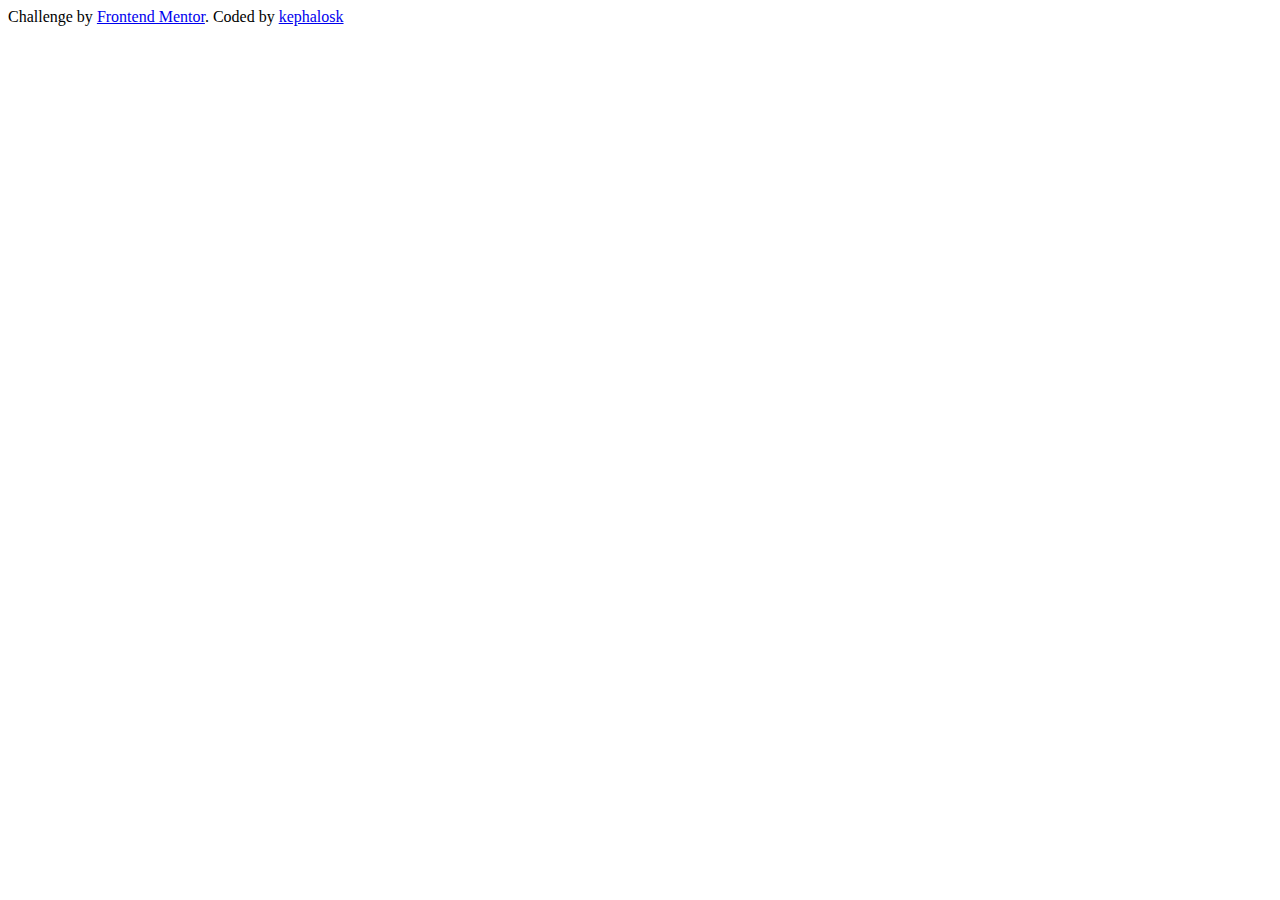
==== index.html @ 0299e102 "recreate index.html" ====
<!DOCTYPE html>
<html lang="en">
    <head>
        <meta charset="UTF-8">
        <meta name="viewport" content="width=device-width, initial-scale=1.0">
        <link rel="icon" type="image/png" sizes="32x32" href="./src/assets/images/favicon-32x32.png">
        <title>Time Tracking Dashboard | by kephalok</title>
        <link rel="stylesheet" href="https://fonts.googleapis.com/css2?family=rubik:wght@300;400;500&display=swap">
        <link rel="stylesheet" href="src/styles/styles.css">
        <script defer src="src/main.js"></script>
    </head>
    <body>
        <main id="app"></main>
        <footer id="attribution">
            Challenge by <a href="https://www.frontendmentor.io?ref=challenge" target="_blank">Frontend Mentor</a>.
            Coded by <a href="https://github.com/kephalosk">kephalosk</a>
        </footer>
    </body>
</html>

<!--  Report for-->
<!--  Jeremy Robson-->

<!--  Daily-->
<!--  Weekly-->
<!--  Monthly-->

<!--  Work-->
<!--  5hrs &lt;!&ndash; daily &ndash;&gt;-->
<!--  Previous - 7hrs &lt;!&ndash; daily &ndash;&gt;-->
<!--  32hrs &lt;!&ndash; weekly &ndash;&gt;-->
<!--  Previous - 36hrs &lt;!&ndash; weekly &ndash;&gt;-->
<!--  103hrs &lt;!&ndash; monthly &ndash;&gt;-->
<!--  Previous - 128hrs &lt;!&ndash; monthly &ndash;&gt;-->

<!--  Play-->
<!--  1hr &lt;!&ndash; daily &ndash;&gt;-->
<!--  Previous - 2hrs &lt;!&ndash; daily &ndash;&gt;-->
<!--  10hrs &lt;!&ndash; weekly &ndash;&gt;-->
<!--  Previous - 8hrs &lt;!&ndash; weekly &ndash;&gt;-->
<!--  23hrs &lt;!&ndash; monthly &ndash;&gt;-->
<!--  Previous - 29hrs &lt;!&ndash; monthly &ndash;&gt;-->

<!--  Study-->
<!--  0hrs &lt;!&ndash; daily &ndash;&gt;-->
<!--  Previous - 1hr &lt;!&ndash; daily &ndash;&gt;-->
<!--  4hrs &lt;!&ndash; weekly &ndash;&gt;-->
<!--  Previous - 7hrs &lt;!&ndash; weekly &ndash;&gt;-->
<!--  13hrs &lt;!&ndash; monthly &ndash;&gt;-->
<!--  Previous - 19hrs &lt;!&ndash; monthly &ndash;&gt;-->

<!--  Exercise-->
<!--  1hr &lt;!&ndash; daily &ndash;&gt;-->
<!--  Previous - 1hr &lt;!&ndash; daily &ndash;&gt;-->
<!--  4hrs &lt;!&ndash; weekly &ndash;&gt;-->
<!--  Previous - 5hrs &lt;!&ndash; weekly &ndash;&gt;-->
<!--  11hrs &lt;!&ndash; monthly &ndash;&gt;-->
<!--  Previous - 18hrs &lt;!&ndash; monthly &ndash;&gt;-->

<!--  Social-->
<!--  1hr &lt;!&ndash; daily &ndash;&gt;-->
<!--  Previous - 3hrs &lt;!&ndash; daily &ndash;&gt;-->
<!--  5hrs &lt;!&ndash; weekly &ndash;&gt;-->
<!--  Previous - 10hrs &lt;!&ndash; weekly &ndash;&gt;-->
<!--  21hrs &lt;!&ndash; monthly &ndash;&gt;-->
<!--  Previous - 23hrs &lt;!&ndash; monthly &ndash;&gt;-->

<!--  Self Care-->
<!--  0hrs &lt;!&ndash; daily &ndash;&gt;-->
<!--  Previous - 1hr &lt;!&ndash; daily &ndash;&gt;-->
<!--  2hrs &lt;!&ndash; weekly &ndash;&gt;-->
<!--  Previous - 2hrs &lt;!&ndash; weekly &ndash;&gt;-->
<!--  7hrs &lt;!&ndash; monthly &ndash;&gt;-->
<!--  Previous - 11hrs &lt;!&ndash; monthly &ndash;&gt;-->
---- src/styles/styles.css ----
.attribution {
  font-size: 11px;
  text-align: center;
}

.attribution a {
  color: hsl(228, 45%, 44%);
}

/*# sourceMappingURL=styles.css.map */
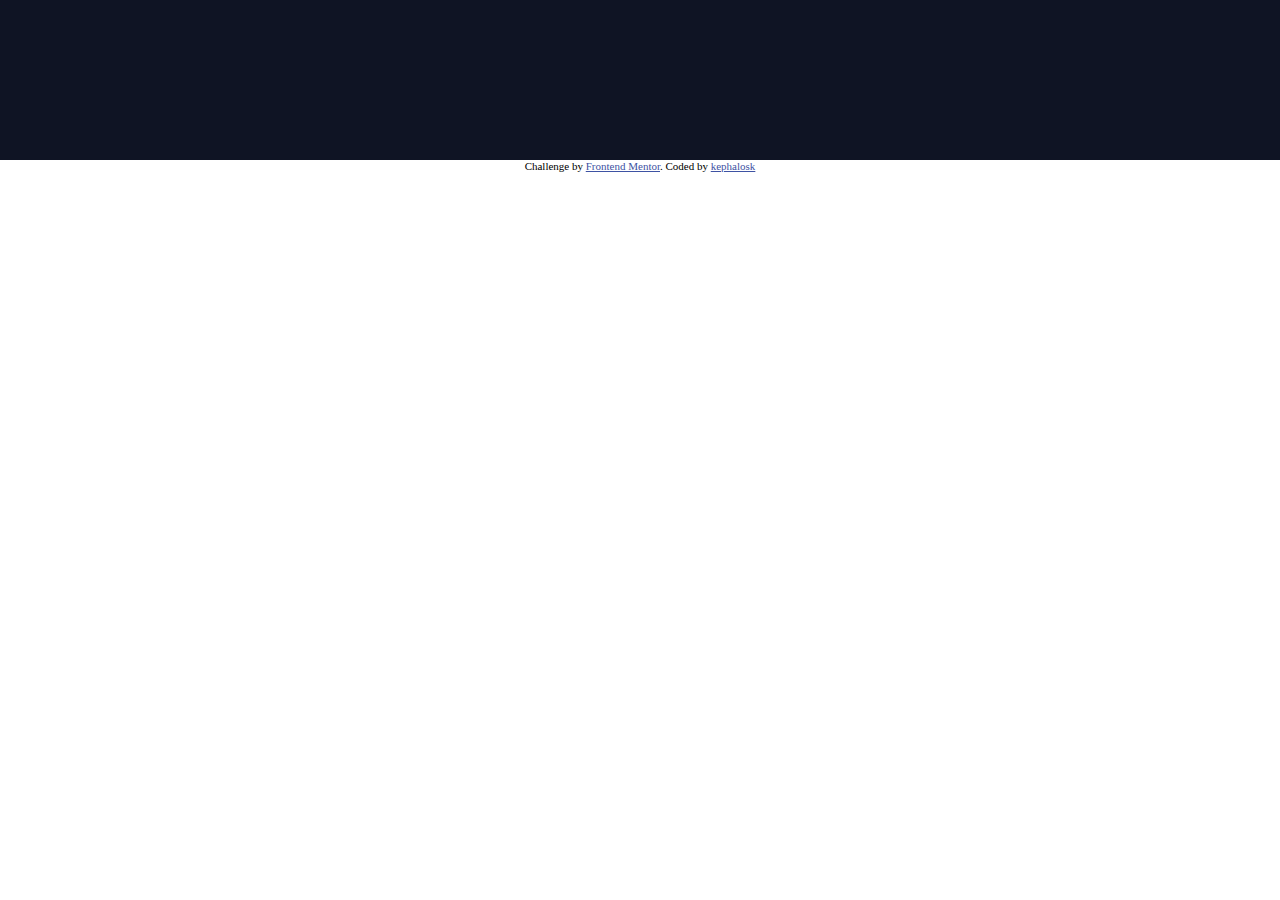
==== commit 300e63eb: "polish InfoCard" ====
--- a/index.html
+++ b/index.html
@@ -7,11 +7,12 @@
         <title>Time Tracking Dashboard | by kephalok</title>
         <link rel="stylesheet" href="https://fonts.googleapis.com/css2?family=rubik:wght@300;400;500&display=swap">
         <link rel="stylesheet" href="src/styles/styles.css">
+        <link rel="stylesheet" href="src/components/InfoCard/InfoCard.css">
         <script defer src="src/main.js"></script>
     </head>
     <body>
         <main id="app"></main>
-        <footer id="attribution">
+        <footer class="attribution">
             Challenge by <a href="https://www.frontendmentor.io?ref=challenge" target="_blank">Frontend Mentor</a>.
             Coded by <a href="https://github.com/kephalosk">kephalosk</a>
         </footer>
--- a/src/styles/styles.css
+++ b/src/styles/styles.css
@@ -1,3 +1,17 @@
+* {
+  margin: 0;
+  box-sizing: border-box;
+}
+
+#app {
+  background-color: hsl(226, 43%, 10%);
+  padding: 5rem 1.5rem;
+  display: flex;
+  flex-direction: row;
+  flex-wrap: wrap;
+  row-gap: 1.5rem;
+}
+
 .attribution {
   font-size: 11px;
   text-align: center;
--- a/src/components/InfoCard/InfoCard.css
+++ b/src/components/InfoCard/InfoCard.css
@@ -0,0 +1,130 @@
+.infoCard {
+  border-radius: 0.9375rem 0.9375rem 1.25rem 1.25rem;
+  background-color: hsl(348, 100%, 68%);
+  min-height: 10rem;
+  min-width: 18.75rem;
+  width: 100%;
+  display: flex;
+  flex-direction: row;
+  justify-content: flex-end;
+  position: relative;
+}
+@media (min-width: 600px) {
+  .infoCard {
+    min-height: 15rem;
+  }
+}
+.infoCard--lightOrange {
+  background-color: hsl(15, 100%, 70%);
+}
+.infoCard--softBlue {
+  background-color: hsl(195, 74%, 62%);
+}
+.infoCard--lightRed {
+  background-color: hsl(348, 100%, 68%);
+}
+.infoCard--limeGreen {
+  background-color: hsl(145, 58%, 55%);
+}
+.infoCard--violet {
+  background-color: hsl(264, 64%, 52%);
+}
+.infoCard--softOrange {
+  background-color: hsl(43, 84%, 65%);
+}
+
+.infoCardFront {
+  border-radius: 0.9375rem;
+  background-color: hsl(235, 46%, 20%);
+  padding: 1.5rem;
+  display: flex;
+  flex-direction: column;
+  row-gap: 0.5rem;
+  position: absolute;
+  bottom: 0;
+  left: 0;
+  right: 0;
+}
+@media (min-width: 600px) {
+  .infoCardFront {
+    row-gap: 1rem;
+  }
+}
+
+.infoCardFrontHeader {
+  display: flex;
+  flex-direction: row;
+  align-items: center;
+}
+
+.infoCardFrontHeaderTitle {
+  flex-grow: 1;
+  color: hsl(0, 100%, 100%);
+  font-family: Rubik, sans-serif;
+  font-weight: 500;
+  font-size: 1.125rem;
+  line-height: 1.3125rem;
+  letter-spacing: 0;
+}
+
+.infoCardFrontHeaderIcon {
+  height: auto;
+  width: 1.3125rem;
+  cursor: pointer;
+}
+.infoCardFrontHeaderIcon:hover {
+  filter: brightness(1000%);
+}
+
+.infoCardFrontValues {
+  display: flex;
+  flex-direction: row;
+  align-items: center;
+}
+@media (min-width: 600px) {
+  .infoCardFrontValues {
+    flex-direction: column;
+    row-gap: 0.5rem;
+    align-items: start;
+  }
+}
+
+.infoCardFrontValuesCurrent {
+  flex-grow: 1;
+  color: hsl(0, 100%, 100%);
+  font-family: Rubik, sans-serif;
+  font-weight: 300;
+  font-size: 2rem;
+  line-height: 2.375rem;
+  letter-spacing: 0;
+}
+@media (min-width: 600px) {
+  .infoCardFrontValuesCurrent {
+    font-size: 3.5rem;
+    line-height: 4.125rem;
+  }
+}
+
+.infoCardFrontValuesLast {
+  display: flex;
+  text-wrap: nowrap;
+  flex-wrap: nowrap;
+  color: hsl(236, 100%, 87%);
+  font-family: Rubik, sans-serif;
+  font-weight: 400;
+  font-size: 0.9375rem;
+  line-height: 1.125rem;
+  letter-spacing: 0;
+}
+
+.infoCardIcon {
+  height: 5rem;
+  width: auto;
+  transform: translateY(-0.5rem);
+}
+
+.infoCardIconWrapper {
+  overflow: hidden;
+}
+
+/*# sourceMappingURL=InfoCard.css.map */
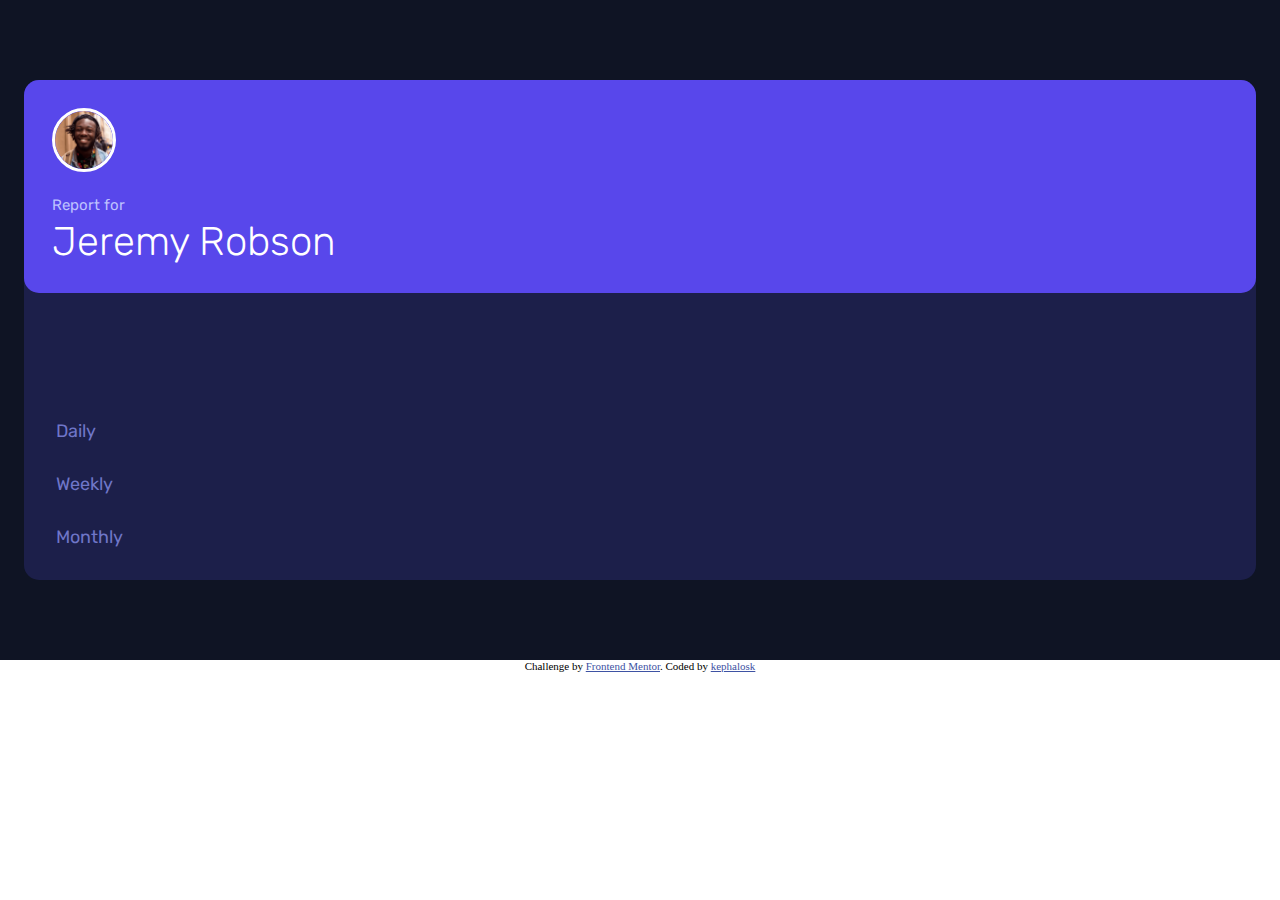
==== commit 823784b3: "add ProfileCard Component" ====
--- a/index.html
+++ b/index.html
@@ -8,7 +8,7 @@
         <link rel="stylesheet" href="https://fonts.googleapis.com/css2?family=rubik:wght@300;400;500&display=swap">
         <link rel="stylesheet" href="src/styles/styles.css">
         <link rel="stylesheet" href="src/components/InfoCard/InfoCard.css">
-        <script defer src="src/main.js"></script>
+        <script defer src="src/main.js" type="module" ></script>
     </head>
     <body>
         <main id="app"></main>
--- a/src/styles/styles.css
+++ b/src/styles/styles.css
@@ -21,4 +21,108 @@
   color: hsl(228, 45%, 44%);
 }
 
+.profileCard {
+  border-radius: 0.9375rem;
+  background-color: hsl(235, 46%, 20%);
+  padding: 1.5rem;
+  min-height: 11.875rem;
+  min-width: 18.75rem;
+  width: 100%;
+  display: flex;
+  flex-direction: row;
+  justify-content: space-around;
+  align-items: flex-end;
+  position: relative;
+}
+@media (min-width: 600px) {
+  .profileCard {
+    padding: 2rem;
+    min-height: 31.25rem;
+    min-width: 15.625rem;
+    flex-direction: column;
+    align-items: flex-start;
+    justify-content: flex-end;
+    row-gap: 2rem;
+  }
+}
+
+.profileCardTime {
+  color: hsl(235, 45%, 61%);
+  cursor: pointer;
+  font-family: Rubik, sans-serif;
+  font-weight: 400;
+  font-size: 1.125rem;
+  line-height: 1.3125rem;
+  letter-spacing: 0;
+}
+.profileCardTime:hover {
+  color: hsl(0, 100%, 100%);
+}
+
+.profileCardTop {
+  border-radius: 0.9375rem;
+  background-color: hsl(246, 80%, 60%);
+  padding: 1.75rem;
+  max-height: 18.75rem;
+  display: flex;
+  flex-direction: row;
+  align-items: center;
+  justify-content: center;
+  column-gap: 1rem;
+  position: absolute;
+  top: 0;
+  right: 0;
+  left: 0;
+}
+@media (min-width: 600px) {
+  .profileCardTop {
+    flex-direction: column;
+    align-items: flex-start;
+    row-gap: 1.5rem;
+  }
+}
+
+.profileCardTopIcon {
+  border-radius: 100%;
+  border: 3px solid hsl(0, 100%, 100%);
+  height: 4rem;
+  width: 4rem;
+}
+
+.profileCardTopInfo {
+  display: flex;
+  flex-direction: column;
+  row-gap: 0.25rem;
+}
+
+.profileCardTopInfoLabel {
+  color: hsl(236, 100%, 87%);
+  font-family: Rubik, sans-serif;
+  font-weight: 400;
+  font-size: 0.9375rem;
+  line-height: 1.125rem;
+  letter-spacing: 0;
+}
+
+.profileCardTopInfoName {
+  text-wrap: nowrap;
+  color: hsl(0, 100%, 100%);
+  font-family: Rubik, sans-serif;
+  font-weight: 300;
+  font-size: 1.5rem;
+  line-height: 1.75rem;
+  letter-spacing: 0;
+}
+@media (min-width: 600px) {
+  .profileCardTopInfoName {
+    font-size: 2.5rem;
+    line-height: 2.9375rem;
+  }
+}
+@media (min-width: 600px) {
+  .profileCardTopInfoName {
+    text-wrap: wrap;
+  }
+}
+
 /*# sourceMappingURL=styles.css.map */
--- a/src/components/InfoCard/InfoCard.css
+++ b/src/components/InfoCard/InfoCard.css
@@ -12,6 +12,7 @@
 @media (min-width: 600px) {
   .infoCard {
     min-height: 15rem;
+    min-width: 15.625rem;
   }
 }
 .infoCard--lightOrange {
@@ -44,11 +45,15 @@
   bottom: 0;
   left: 0;
   right: 0;
+  cursor: pointer;
 }
 @media (min-width: 600px) {
   .infoCardFront {
     row-gap: 1rem;
   }
+}
+.infoCardFront:hover {
+  background-color: hsl(235, 45%, 61%);
 }
 
 .infoCardFrontHeader {
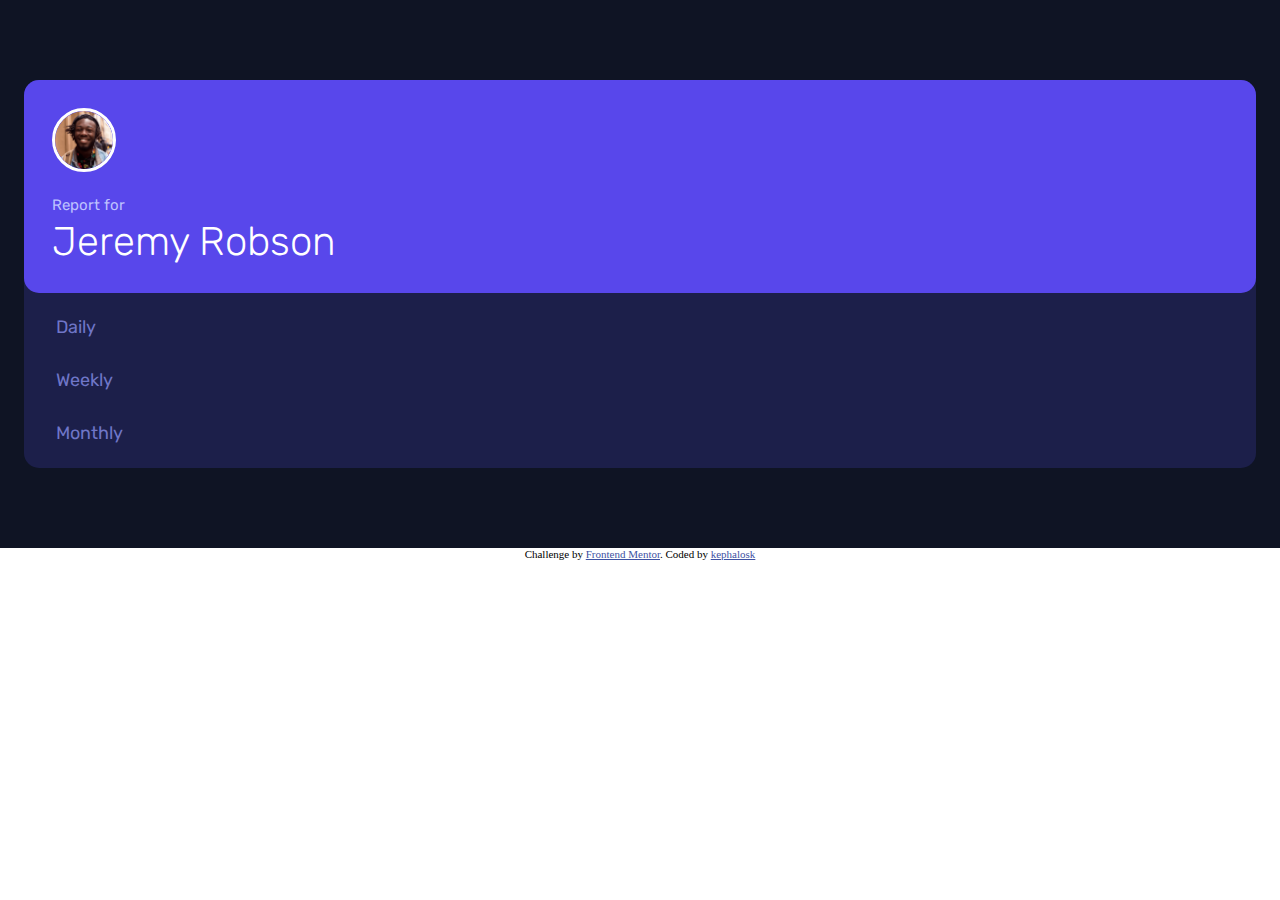
==== commit ef5f9586: "refactor ProfileCard" ====
--- a/index.html
+++ b/index.html
@@ -8,6 +8,7 @@
         <link rel="stylesheet" href="https://fonts.googleapis.com/css2?family=rubik:wght@300;400;500&display=swap">
         <link rel="stylesheet" href="src/styles/styles.css">
         <link rel="stylesheet" href="src/components/InfoCard/InfoCard.css">
+        <link rel="stylesheet" href="src/components/ProfileCard/ProfileCard.css">
         <script defer src="src/main.js" type="module" ></script>
     </head>
     <body>
--- a/src/styles/styles.css
+++ b/src/styles/styles.css
@@ -21,108 +21,4 @@
   color: hsl(228, 45%, 44%);
 }
 
-.profileCard {
-  border-radius: 0.9375rem;
-  background-color: hsl(235, 46%, 20%);
-  padding: 1.5rem;
-  min-height: 11.875rem;
-  min-width: 18.75rem;
-  width: 100%;
-  display: flex;
-  flex-direction: row;
-  justify-content: space-around;
-  align-items: flex-end;
-  position: relative;
-}
-@media (min-width: 600px) {
-  .profileCard {
-    padding: 2rem;
-    min-height: 31.25rem;
-    min-width: 15.625rem;
-    flex-direction: column;
-    align-items: flex-start;
-    justify-content: flex-end;
-    row-gap: 2rem;
-  }
-}
-
-.profileCardTime {
-  color: hsl(235, 45%, 61%);
-  cursor: pointer;
-  font-family: Rubik, sans-serif;
-  font-weight: 400;
-  font-size: 1.125rem;
-  line-height: 1.3125rem;
-  letter-spacing: 0;
-}
-.profileCardTime:hover {
-  color: hsl(0, 100%, 100%);
-}
-
-.profileCardTop {
-  border-radius: 0.9375rem;
-  background-color: hsl(246, 80%, 60%);
-  padding: 1.75rem;
-  max-height: 18.75rem;
-  display: flex;
-  flex-direction: row;
-  align-items: center;
-  justify-content: center;
-  column-gap: 1rem;
-  position: absolute;
-  top: 0;
-  right: 0;
-  left: 0;
-}
-@media (min-width: 600px) {
-  .profileCardTop {
-    flex-direction: column;
-    align-items: flex-start;
-    row-gap: 1.5rem;
-  }
-}
-
-.profileCardTopIcon {
-  border-radius: 100%;
-  border: 3px solid hsl(0, 100%, 100%);
-  height: 4rem;
-  width: 4rem;
-}
-
-.profileCardTopInfo {
-  display: flex;
-  flex-direction: column;
-  row-gap: 0.25rem;
-}
-
-.profileCardTopInfoLabel {
-  color: hsl(236, 100%, 87%);
-  font-family: Rubik, sans-serif;
-  font-weight: 400;
-  font-size: 0.9375rem;
-  line-height: 1.125rem;
-  letter-spacing: 0;
-}
-
-.profileCardTopInfoName {
-  text-wrap: nowrap;
-  color: hsl(0, 100%, 100%);
-  font-family: Rubik, sans-serif;
-  font-weight: 300;
-  font-size: 1.5rem;
-  line-height: 1.75rem;
-  letter-spacing: 0;
-}
-@media (min-width: 600px) {
-  .profileCardTopInfoName {
-    font-size: 2.5rem;
-    line-height: 2.9375rem;
-  }
-}
-@media (min-width: 600px) {
-  .profileCardTopInfoName {
-    text-wrap: wrap;
-  }
-}
-
 /*# sourceMappingURL=styles.css.map */
--- a/src/components/ProfileCard/ProfileCard.css
+++ b/src/components/ProfileCard/ProfileCard.css
@@ -0,0 +1,101 @@
+.profileCard {
+  border-radius: 0.9375rem;
+  background-color: hsl(235, 46%, 20%);
+  min-width: 18.75rem;
+  width: 100%;
+  display: grid;
+  grid-template-rows: 1fr fit-content(100%);
+  align-items: flex-end;
+}
+@media (min-width: 600px) {
+  .profileCard {
+    min-width: 15.625rem;
+  }
+}
+
+.profileCardBottom {
+  padding: 1.5rem 2rem;
+  display: flex;
+  flex-direction: row;
+  justify-content: space-around;
+}
+@media (min-width: 600px) {
+  .profileCardBottom {
+    flex-direction: column;
+    align-items: flex-start;
+    justify-content: flex-end;
+    row-gap: 2rem;
+  }
+}
+
+.profileCardBottomTime {
+  color: hsl(235, 45%, 61%);
+  cursor: pointer;
+  font-family: Rubik, sans-serif;
+  font-weight: 400;
+  font-size: 1.125rem;
+  line-height: 1.3125rem;
+  letter-spacing: 0;
+}
+.profileCardBottomTime:hover {
+  color: hsl(0, 100%, 100%);
+}
+
+.profileCardTop {
+  border-radius: 0.9375rem;
+  background-color: hsl(246, 80%, 60%);
+  padding: 1.75rem;
+  height: 100%;
+  width: 100%;
+  min-width: 100%;
+  display: flex;
+  flex-direction: row;
+  align-items: center;
+  column-gap: 1rem;
+}
+@media (min-width: 600px) {
+  .profileCardTop {
+    flex-direction: column;
+    align-items: flex-start;
+    row-gap: 1.5rem;
+  }
+}
+
+.profileCardTopIcon {
+  border-radius: 100%;
+  border: 3px solid hsl(0, 100%, 100%);
+  height: 4rem;
+  width: 4rem;
+}
+
+.profileCardTopInfo {
+  display: flex;
+  flex-direction: column;
+  row-gap: 0.25rem;
+}
+
+.profileCardTopInfoLabel {
+  color: hsl(236, 100%, 87%);
+  font-family: Rubik, sans-serif;
+  font-weight: 400;
+  font-size: 0.9375rem;
+  line-height: 1.125rem;
+  letter-spacing: 0;
+}
+
+.profileCardTopInfoName {
+  color: hsl(0, 100%, 100%);
+  font-family: Rubik, sans-serif;
+  font-weight: 300;
+  font-size: 1.5rem;
+  line-height: 1.75rem;
+  letter-spacing: 0;
+}
+@media (min-width: 600px) {
+  .profileCardTopInfoName {
+    font-size: 2.5rem;
+    line-height: 2.9375rem;
+  }
+}
+
+/*# sourceMappingURL=ProfileCard.css.map */
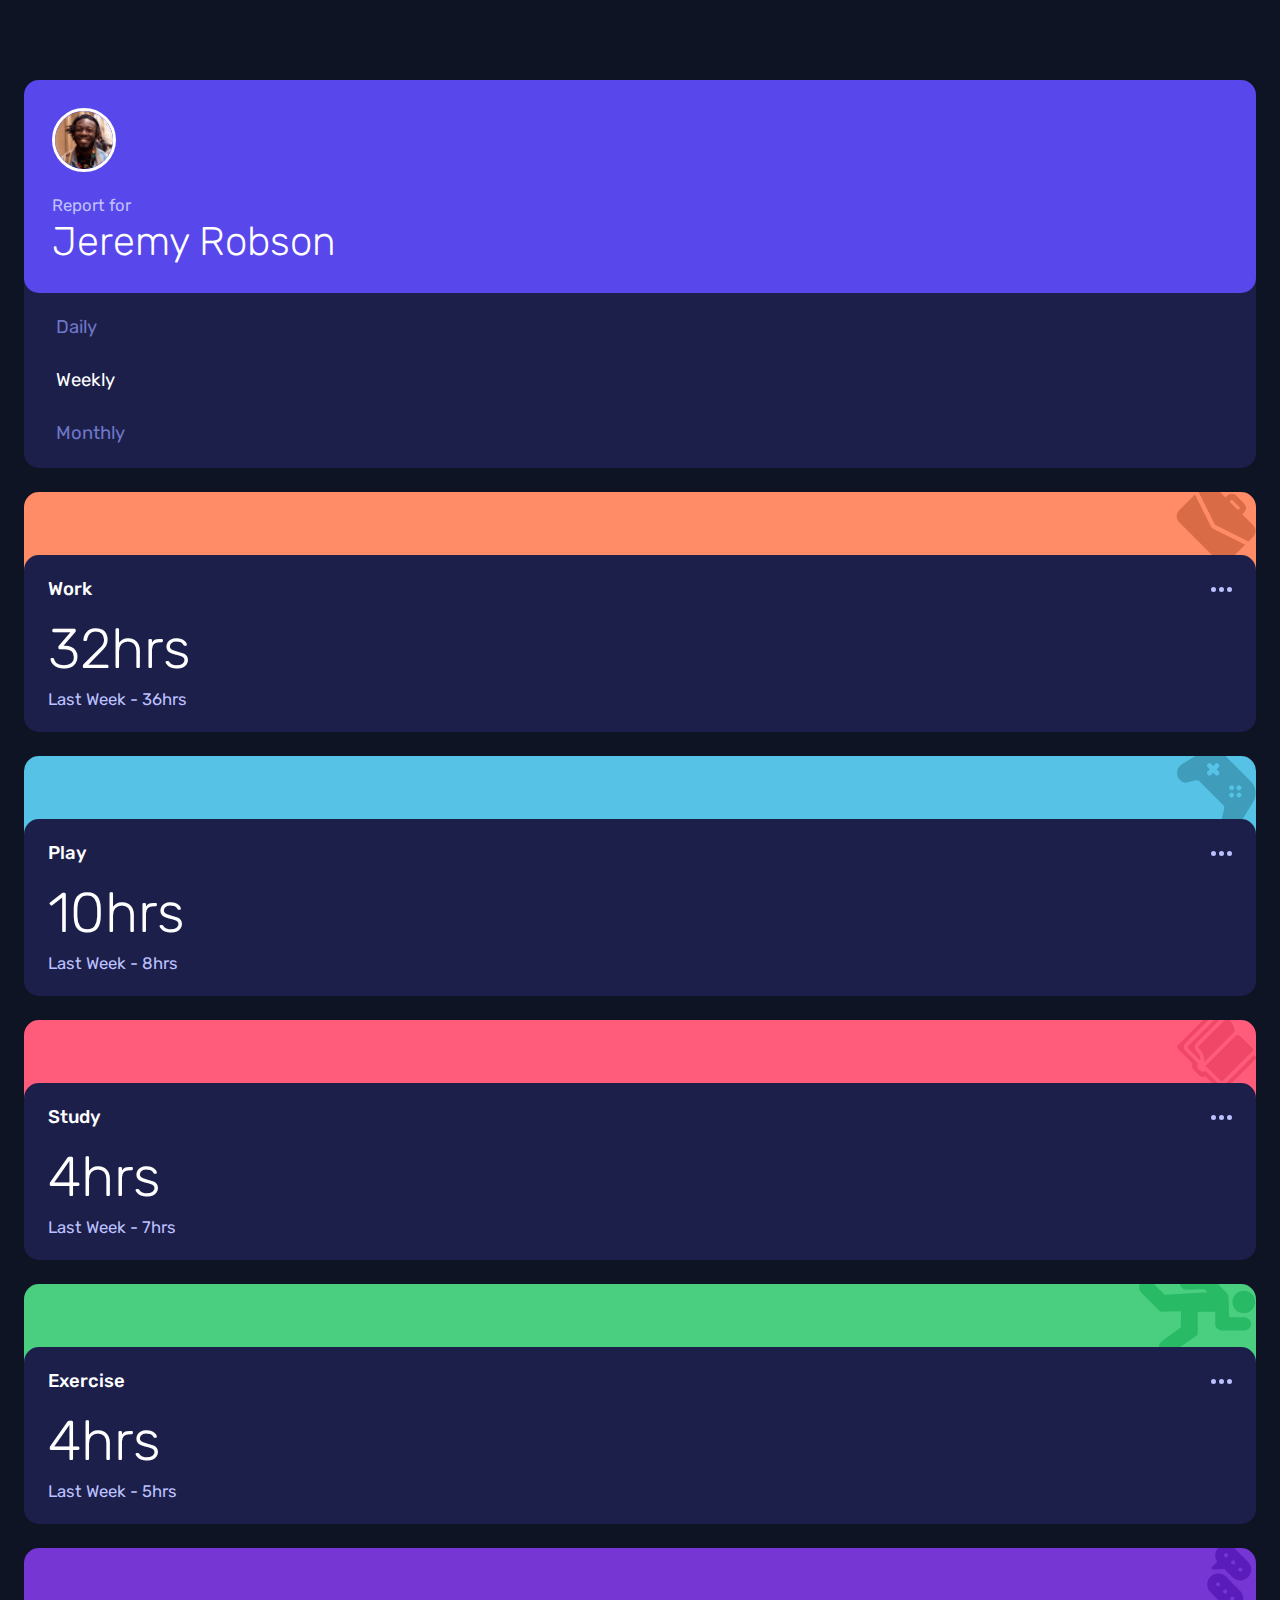
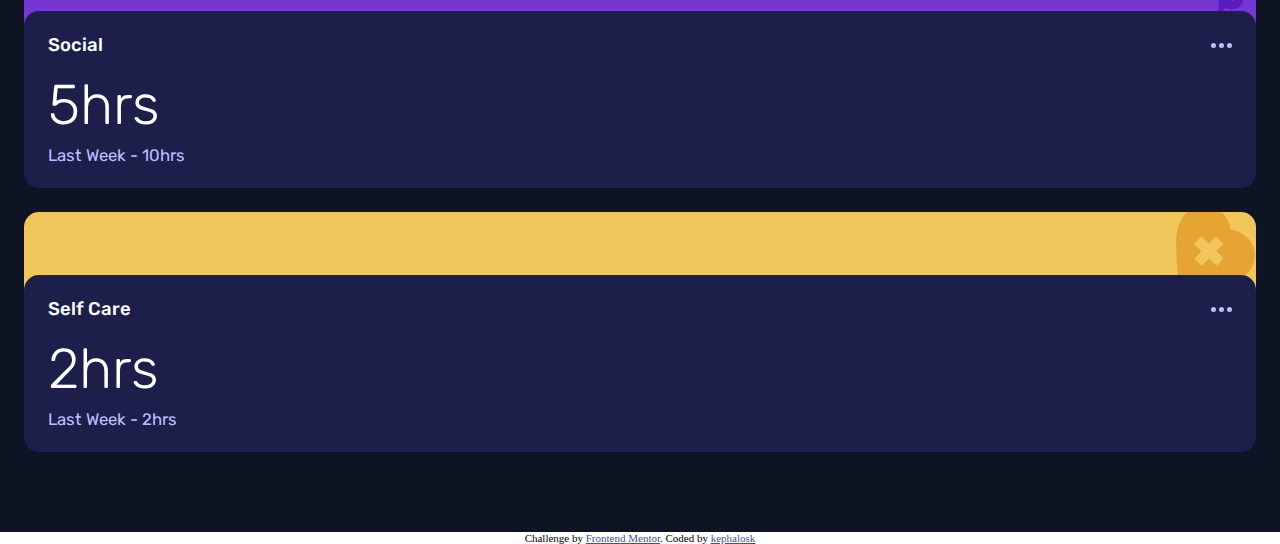
==== commit f0f6c1c1: "add JavaScript logic" ====
--- a/index.html
+++ b/index.html
@@ -12,7 +12,7 @@
         <script defer src="src/main.js" type="module" ></script>
     </head>
     <body>
-        <main id="app"></main>
+        <main id="app" class="app"></main>
         <footer class="attribution">
             Challenge by <a href="https://www.frontendmentor.io?ref=challenge" target="_blank">Frontend Mentor</a>.
             Coded by <a href="https://github.com/kephalosk">kephalosk</a>
--- a/src/styles/styles.css
+++ b/src/styles/styles.css
@@ -3,9 +3,14 @@
   box-sizing: border-box;
 }
 
-#app {
+body {
+  min-height: 100vh;
+}
+
+.app {
   background-color: hsl(226, 43%, 10%);
   padding: 5rem 1.5rem;
+  height: 100%;
   display: flex;
   flex-direction: row;
   flex-wrap: wrap;
--- a/src/components/InfoCard/InfoCard.css
+++ b/src/components/InfoCard/InfoCard.css
@@ -46,6 +46,7 @@
   left: 0;
   right: 0;
   cursor: pointer;
+  transition: background-color 0.4s ease-out;
 }
 @media (min-width: 600px) {
   .infoCardFront {
@@ -54,6 +55,10 @@
 }
 .infoCardFront:hover {
   background-color: hsl(235, 45%, 61%);
+}
+
+.infoCardFront * {
+  cursor: inherit;
 }
 
 .infoCardFrontHeader {
@@ -67,8 +72,8 @@
   color: hsl(0, 100%, 100%);
   font-family: Rubik, sans-serif;
   font-weight: 500;
-  font-size: 1.125rem;
-  line-height: 1.3125rem;
+  font-size: clamp(1.125rem, 0.675rem + 0.6vw, 2.25rem);
+  line-height: clamp(1.3125rem, 0.7875rem + 0.6vw, 2.625rem);
   letter-spacing: 0;
 }
 
@@ -99,14 +104,14 @@
   color: hsl(0, 100%, 100%);
   font-family: Rubik, sans-serif;
   font-weight: 300;
-  font-size: 2rem;
-  line-height: 2.375rem;
+  font-size: clamp(2rem, 1.2rem + 0.6vw, 4rem);
+  line-height: clamp(2.375rem, 1.425rem + 0.6vw, 4.75rem);
   letter-spacing: 0;
 }
 @media (min-width: 600px) {
   .infoCardFrontValuesCurrent {
-    font-size: 3.5rem;
-    line-height: 4.125rem;
+    font-size: clamp(3.5rem, 2.1rem + 0.6vw, 7rem);
+    line-height: clamp(4.125rem, 2.475rem + 0.6vw, 8.25rem);
   }
 }
 
@@ -117,8 +122,8 @@
   color: hsl(236, 100%, 87%);
   font-family: Rubik, sans-serif;
   font-weight: 400;
-  font-size: 0.9375rem;
-  line-height: 1.125rem;
+  font-size: clamp(0.9375rem, 0.5625rem + 0.6vw, 1.875rem);
+  line-height: clamp(1.125rem, 0.675rem + 0.6vw, 2.25rem);
   letter-spacing: 0;
 }
 
--- a/src/components/ProfileCard/ProfileCard.css
+++ b/src/components/ProfileCard/ProfileCard.css
@@ -31,13 +31,17 @@
 .profileCardBottomTime {
   color: hsl(235, 45%, 61%);
   cursor: pointer;
+  transition: color 0.4s ease-out;
   font-family: Rubik, sans-serif;
   font-weight: 400;
-  font-size: 1.125rem;
-  line-height: 1.3125rem;
+  font-size: clamp(1.125rem, 0.675rem + 0.6vw, 2.25rem);
+  line-height: clamp(1.3125rem, 0.7875rem + 0.6vw, 2.625rem);
   letter-spacing: 0;
 }
 .profileCardBottomTime:hover {
+  color: hsl(0, 100%, 100%);
+}
+.profileCardBottomTime--active {
   color: hsl(0, 100%, 100%);
 }
 
@@ -78,8 +82,8 @@
   color: hsl(236, 100%, 87%);
   font-family: Rubik, sans-serif;
   font-weight: 400;
-  font-size: 0.9375rem;
-  line-height: 1.125rem;
+  font-size: clamp(0.9375rem, 0.5625rem + 0.6vw, 1.875rem);
+  line-height: clamp(1.125rem, 0.675rem + 0.6vw, 2.25rem);
   letter-spacing: 0;
 }
 
@@ -87,14 +91,14 @@
   color: hsl(0, 100%, 100%);
   font-family: Rubik, sans-serif;
   font-weight: 300;
-  font-size: 1.5rem;
-  line-height: 1.75rem;
+  font-size: clamp(1.5rem, 0.9rem + 0.6vw, 3rem);
+  line-height: clamp(1.75rem, 1.05rem + 0.6vw, 3.5rem);
   letter-spacing: 0;
 }
 @media (min-width: 600px) {
   .profileCardTopInfoName {
-    font-size: 2.5rem;
-    line-height: 2.9375rem;
+    font-size: clamp(2.5rem, 1.5rem + 0.6vw, 5rem);
+    line-height: clamp(2.9375rem, 1.7625rem + 0.6vw, 5.875rem);
   }
 }
 
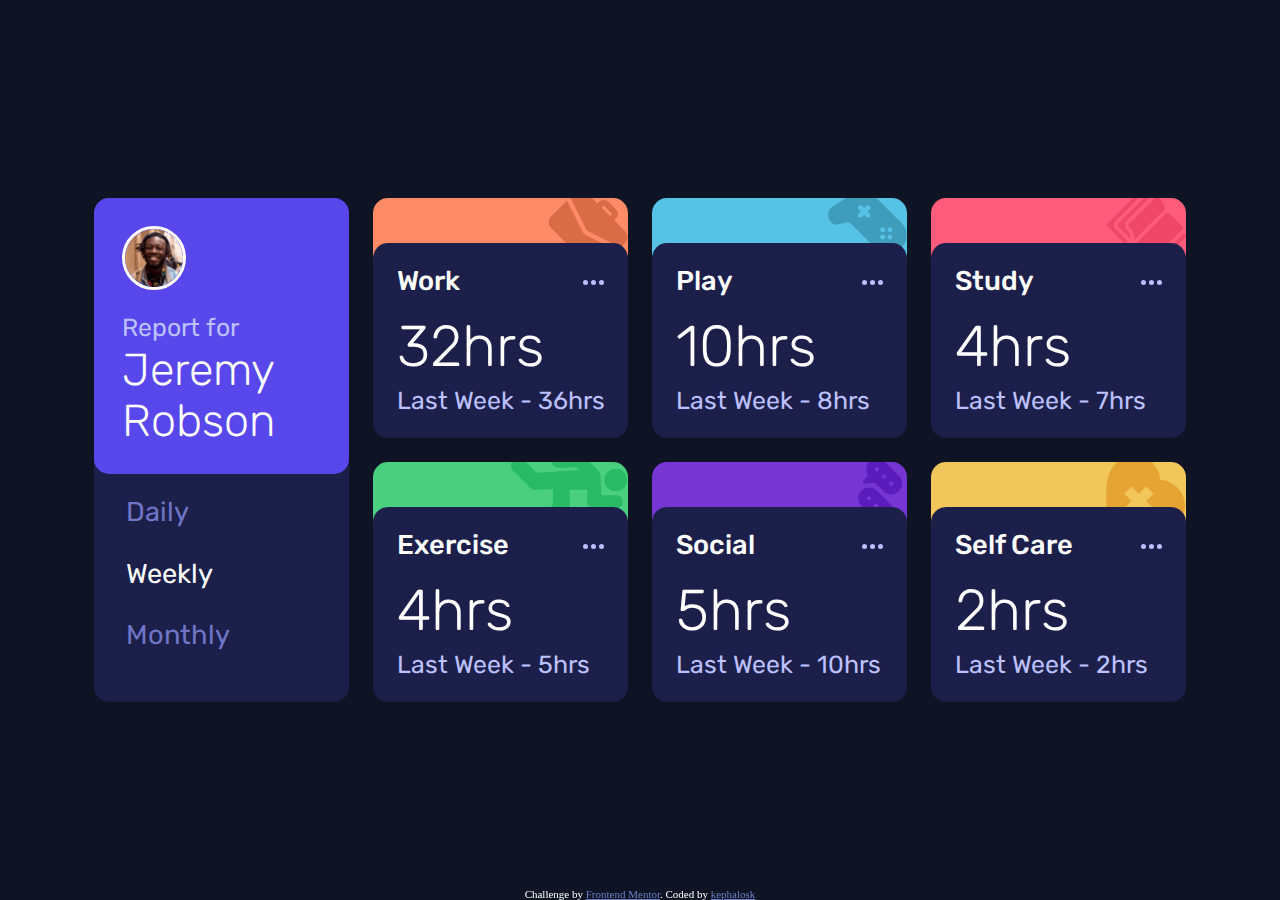
==== commit 0ab7106f: "fix responsive layout" ====
--- a/index.html
+++ b/index.html
@@ -3,12 +3,15 @@
     <head>
         <meta charset="UTF-8">
         <meta name="viewport" content="width=device-width, initial-scale=1.0">
+
         <link rel="icon" type="image/png" sizes="32x32" href="./src/assets/images/favicon-32x32.png">
-        <title>Time Tracking Dashboard | by kephalok</title>
+        <title>Time Tracking Dashboard | by kephalosk</title>
+
         <link rel="stylesheet" href="https://fonts.googleapis.com/css2?family=rubik:wght@300;400;500&display=swap">
-        <link rel="stylesheet" href="src/styles/styles.css">
         <link rel="stylesheet" href="src/components/InfoCard/InfoCard.css">
         <link rel="stylesheet" href="src/components/ProfileCard/ProfileCard.css">
+        <link rel="stylesheet" href="src/styles/styles.css">
+
         <script defer src="src/main.js" type="module" ></script>
     </head>
     <body>
@@ -19,58 +22,3 @@
         </footer>
     </body>
 </html>
-
-<!--  Report for-->
-<!--  Jeremy Robson-->
-
-<!--  Daily-->
-<!--  Weekly-->
-<!--  Monthly-->
-
-<!--  Work-->
-<!--  5hrs &lt;!&ndash; daily &ndash;&gt;-->
-<!--  Previous - 7hrs &lt;!&ndash; daily &ndash;&gt;-->
-<!--  32hrs &lt;!&ndash; weekly &ndash;&gt;-->
-<!--  Previous - 36hrs &lt;!&ndash; weekly &ndash;&gt;-->
-<!--  103hrs &lt;!&ndash; monthly &ndash;&gt;-->
-<!--  Previous - 128hrs &lt;!&ndash; monthly &ndash;&gt;-->
-
-<!--  Play-->
-<!--  1hr &lt;!&ndash; daily &ndash;&gt;-->
-<!--  Previous - 2hrs &lt;!&ndash; daily &ndash;&gt;-->
-<!--  10hrs &lt;!&ndash; weekly &ndash;&gt;-->
-<!--  Previous - 8hrs &lt;!&ndash; weekly &ndash;&gt;-->
-<!--  23hrs &lt;!&ndash; monthly &ndash;&gt;-->
-<!--  Previous - 29hrs &lt;!&ndash; monthly &ndash;&gt;-->
-
-<!--  Study-->
-<!--  0hrs &lt;!&ndash; daily &ndash;&gt;-->
-<!--  Previous - 1hr &lt;!&ndash; daily &ndash;&gt;-->
-<!--  4hrs &lt;!&ndash; weekly &ndash;&gt;-->
-<!--  Previous - 7hrs &lt;!&ndash; weekly &ndash;&gt;-->
-<!--  13hrs &lt;!&ndash; monthly &ndash;&gt;-->
-<!--  Previous - 19hrs &lt;!&ndash; monthly &ndash;&gt;-->
-
-<!--  Exercise-->
-<!--  1hr &lt;!&ndash; daily &ndash;&gt;-->
-<!--  Previous - 1hr &lt;!&ndash; daily &ndash;&gt;-->
-<!--  4hrs &lt;!&ndash; weekly &ndash;&gt;-->
-<!--  Previous - 5hrs &lt;!&ndash; weekly &ndash;&gt;-->
-<!--  11hrs &lt;!&ndash; monthly &ndash;&gt;-->
-<!--  Previous - 18hrs &lt;!&ndash; monthly &ndash;&gt;-->
-
-<!--  Social-->
-<!--  1hr &lt;!&ndash; daily &ndash;&gt;-->
-<!--  Previous - 3hrs &lt;!&ndash; daily &ndash;&gt;-->
-<!--  5hrs &lt;!&ndash; weekly &ndash;&gt;-->
-<!--  Previous - 10hrs &lt;!&ndash; weekly &ndash;&gt;-->
-<!--  21hrs &lt;!&ndash; monthly &ndash;&gt;-->
-<!--  Previous - 23hrs &lt;!&ndash; monthly &ndash;&gt;-->
-
-<!--  Self Care-->
-<!--  0hrs &lt;!&ndash; daily &ndash;&gt;-->
-<!--  Previous - 1hr &lt;!&ndash; daily &ndash;&gt;-->
-<!--  2hrs &lt;!&ndash; weekly &ndash;&gt;-->
-<!--  Previous - 2hrs &lt;!&ndash; weekly &ndash;&gt;-->
-<!--  7hrs &lt;!&ndash; monthly &ndash;&gt;-->
-<!--  Previous - 11hrs &lt;!&ndash; monthly &ndash;&gt;-->
--- a/src/components/InfoCard/InfoCard.css
+++ b/src/components/InfoCard/InfoCard.css
@@ -72,8 +72,8 @@
   color: hsl(0, 100%, 100%);
   font-family: Rubik, sans-serif;
   font-weight: 500;
-  font-size: clamp(1.125rem, 0.675rem + 0.6vw, 2.25rem);
-  line-height: clamp(1.3125rem, 0.7875rem + 0.6vw, 2.625rem);
+  font-size: clamp(1.125rem, 0.9rem + 1vw, 2.25rem);
+  line-height: clamp(1.3125rem, 1.05rem + 1vw, 2.625rem);
   letter-spacing: 0;
 }
 
@@ -104,14 +104,14 @@
   color: hsl(0, 100%, 100%);
   font-family: Rubik, sans-serif;
   font-weight: 300;
-  font-size: clamp(2rem, 1.2rem + 0.6vw, 4rem);
-  line-height: clamp(2.375rem, 1.425rem + 0.6vw, 4.75rem);
+  font-size: clamp(2rem, 1.6rem + 1vw, 4rem);
+  line-height: clamp(2.375rem, 1.9rem + 1vw, 4.75rem);
   letter-spacing: 0;
 }
 @media (min-width: 600px) {
   .infoCardFrontValuesCurrent {
-    font-size: clamp(3.5rem, 2.1rem + 0.6vw, 7rem);
-    line-height: clamp(4.125rem, 2.475rem + 0.6vw, 8.25rem);
+    font-size: clamp(3.5rem, 2.8rem + 1vw, 7rem);
+    line-height: clamp(4.125rem, 3.3rem + 1vw, 8.25rem);
   }
 }
 
@@ -122,8 +122,8 @@
   color: hsl(236, 100%, 87%);
   font-family: Rubik, sans-serif;
   font-weight: 400;
-  font-size: clamp(0.9375rem, 0.5625rem + 0.6vw, 1.875rem);
-  line-height: clamp(1.125rem, 0.675rem + 0.6vw, 2.25rem);
+  font-size: clamp(0.9375rem, 0.75rem + 1vw, 1.875rem);
+  line-height: clamp(1.125rem, 0.9rem + 1vw, 2.25rem);
   letter-spacing: 0;
 }
 
--- a/src/components/ProfileCard/ProfileCard.css
+++ b/src/components/ProfileCard/ProfileCard.css
@@ -4,7 +4,7 @@
   min-width: 18.75rem;
   width: 100%;
   display: grid;
-  grid-template-rows: 1fr fit-content(100%);
+  grid-template-rows: fit-content(100%) fit-content(100%);
   align-items: flex-end;
 }
 @media (min-width: 600px) {
@@ -34,8 +34,8 @@
   transition: color 0.4s ease-out;
   font-family: Rubik, sans-serif;
   font-weight: 400;
-  font-size: clamp(1.125rem, 0.675rem + 0.6vw, 2.25rem);
-  line-height: clamp(1.3125rem, 0.7875rem + 0.6vw, 2.625rem);
+  font-size: clamp(1.125rem, 0.9rem + 1vw, 2.25rem);
+  line-height: clamp(1.3125rem, 1.05rem + 1vw, 2.625rem);
   letter-spacing: 0;
 }
 .profileCardBottomTime:hover {
@@ -82,8 +82,8 @@
   color: hsl(236, 100%, 87%);
   font-family: Rubik, sans-serif;
   font-weight: 400;
-  font-size: clamp(0.9375rem, 0.5625rem + 0.6vw, 1.875rem);
-  line-height: clamp(1.125rem, 0.675rem + 0.6vw, 2.25rem);
+  font-size: clamp(0.9375rem, 0.75rem + 1vw, 1.875rem);
+  line-height: clamp(1.125rem, 0.9rem + 1vw, 2.25rem);
   letter-spacing: 0;
 }
 
@@ -91,14 +91,14 @@
   color: hsl(0, 100%, 100%);
   font-family: Rubik, sans-serif;
   font-weight: 300;
-  font-size: clamp(1.5rem, 0.9rem + 0.6vw, 3rem);
-  line-height: clamp(1.75rem, 1.05rem + 0.6vw, 3.5rem);
+  font-size: clamp(1.5rem, 1.2rem + 1vw, 3rem);
+  line-height: clamp(1.75rem, 1.4rem + 1vw, 3.5rem);
   letter-spacing: 0;
 }
 @media (min-width: 600px) {
   .profileCardTopInfoName {
-    font-size: clamp(2.5rem, 1.5rem + 0.6vw, 5rem);
-    line-height: clamp(2.9375rem, 1.7625rem + 0.6vw, 5.875rem);
+    font-size: clamp(2.5rem, 2rem + 1vw, 5rem);
+    line-height: clamp(2.9375rem, 2.35rem + 1vw, 5.875rem);
   }
 }
 
--- a/src/styles/styles.css
+++ b/src/styles/styles.css
@@ -4,26 +4,57 @@
 }
 
 body {
+  background-color: hsl(226, 43%, 10%);
   min-height: 100vh;
+  display: flex;
+  flex-direction: column;
+  align-items: center;
+  justify-content: center;
 }
 
 .app {
-  background-color: hsl(226, 43%, 10%);
   padding: 5rem 1.5rem;
   height: 100%;
+  max-width: 71.25rem;
+  width: 100%;
   display: flex;
   flex-direction: row;
   flex-wrap: wrap;
   row-gap: 1.5rem;
 }
+@media (min-width: 600px) {
+  .app {
+    display: grid;
+    grid-template-columns: 15.9375rem 1fr;
+    column-gap: 1.5rem;
+  }
+}
 
 .attribution {
   font-size: 11px;
   text-align: center;
+  color: hsl(0, 100%, 100%);
+  position: fixed;
+  bottom: 0;
+  z-index: 2;
 }
 
 .attribution a {
-  color: hsl(228, 45%, 44%);
+  color: hsl(228, 45%, 60%);
+}
+
+.infoCardContainer {
+  width: 100%;
+  display: flex;
+  flex-direction: column;
+  row-gap: 1.5rem;
+}
+@media (min-width: 600px) {
+  .infoCardContainer {
+    display: grid;
+    grid-template-columns: repeat(auto-fit, minmax(15.625rem, 1fr));
+    gap: 1.5rem;
+  }
 }
 
 /*# sourceMappingURL=styles.css.map */
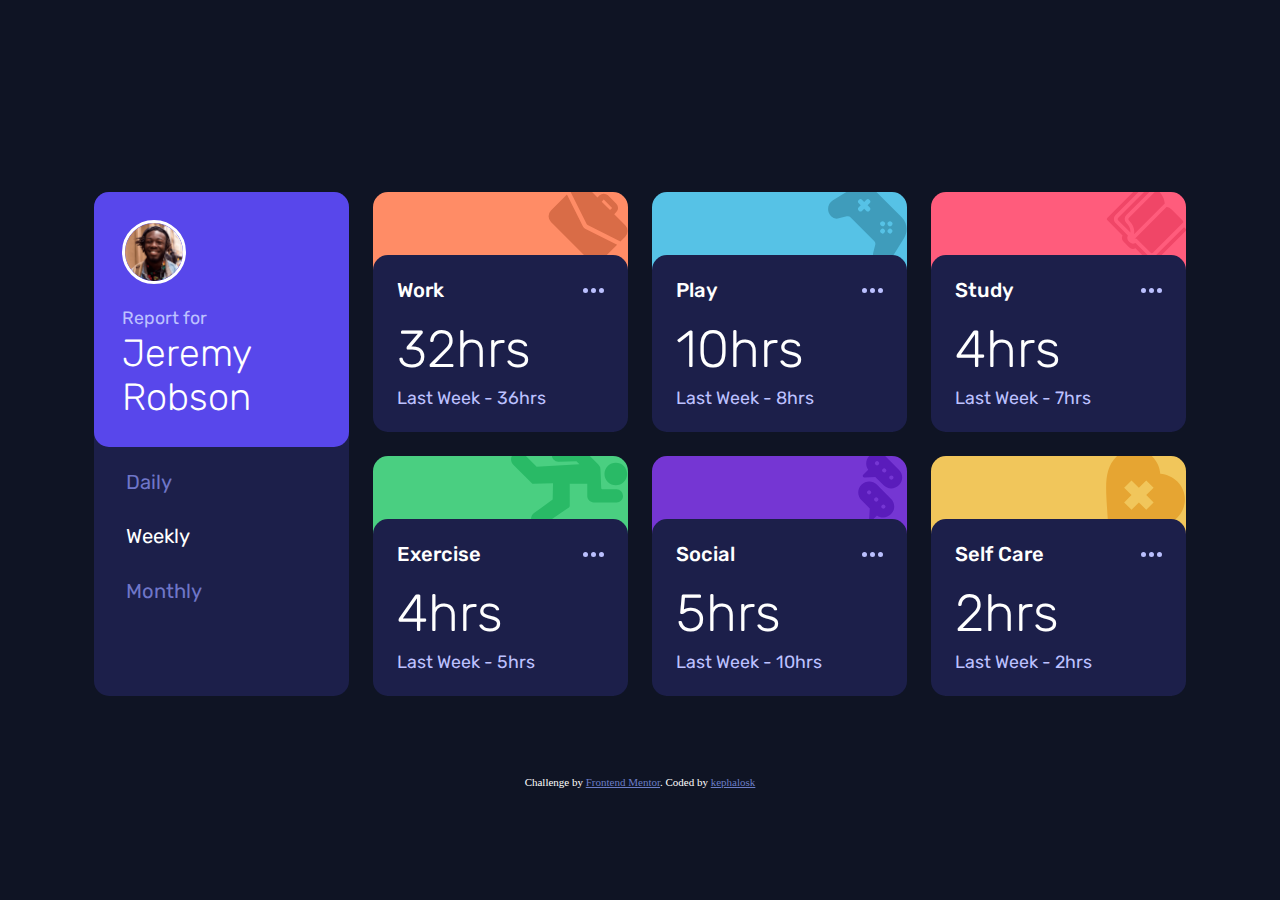
==== commit 347b265c: "fix semantically Issues" ====
--- a/index.html
+++ b/index.html
@@ -12,7 +12,7 @@
         <link rel="stylesheet" href="src/components/ProfileCard/ProfileCard.css">
         <link rel="stylesheet" href="src/styles/styles.css">
 
-        <script defer src="src/main.js" type="module" ></script>
+        <script type="module" src="src/main.js"></script>
     </head>
     <body>
         <main id="app" class="app"></main>
--- a/src/components/InfoCard/InfoCard.css
+++ b/src/components/InfoCard/InfoCard.css
@@ -72,8 +72,8 @@
   color: hsl(0, 100%, 100%);
   font-family: Rubik, sans-serif;
   font-weight: 500;
-  font-size: clamp(1.125rem, 0.9rem + 1vw, 2.25rem);
-  line-height: clamp(1.3125rem, 1.05rem + 1vw, 2.625rem);
+  font-size: clamp(0.875rem, 0.7rem + 0.7vw, 1.75rem);
+  line-height: clamp(1.0625rem, 0.85rem + 0.7vw, 2.125rem);
   letter-spacing: 0;
 }
 
@@ -104,14 +104,14 @@
   color: hsl(0, 100%, 100%);
   font-family: Rubik, sans-serif;
   font-weight: 300;
-  font-size: clamp(2rem, 1.6rem + 1vw, 4rem);
-  line-height: clamp(2.375rem, 1.9rem + 1vw, 4.75rem);
+  font-size: clamp(1.75rem, 1.4rem + 0.7vw, 3.5rem);
+  line-height: clamp(2.125rem, 1.7rem + 0.7vw, 4.25rem);
   letter-spacing: 0;
 }
 @media (min-width: 600px) {
   .infoCardFrontValuesCurrent {
-    font-size: clamp(3.5rem, 2.8rem + 1vw, 7rem);
-    line-height: clamp(4.125rem, 3.3rem + 1vw, 8.25rem);
+    font-size: clamp(3.25rem, 2.6rem + 0.7vw, 6.5rem);
+    line-height: clamp(3.875rem, 3.1rem + 0.7vw, 7.75rem);
   }
 }
 
@@ -122,8 +122,8 @@
   color: hsl(236, 100%, 87%);
   font-family: Rubik, sans-serif;
   font-weight: 400;
-  font-size: clamp(0.9375rem, 0.75rem + 1vw, 1.875rem);
-  line-height: clamp(1.125rem, 0.9rem + 1vw, 2.25rem);
+  font-size: clamp(0.6875rem, 0.55rem + 0.7vw, 1.375rem);
+  line-height: clamp(0.875rem, 0.7rem + 0.7vw, 1.75rem);
   letter-spacing: 0;
 }
 
--- a/src/components/ProfileCard/ProfileCard.css
+++ b/src/components/ProfileCard/ProfileCard.css
@@ -34,8 +34,8 @@
   transition: color 0.4s ease-out;
   font-family: Rubik, sans-serif;
   font-weight: 400;
-  font-size: clamp(1.125rem, 0.9rem + 1vw, 2.25rem);
-  line-height: clamp(1.3125rem, 1.05rem + 1vw, 2.625rem);
+  font-size: clamp(0.875rem, 0.7rem + 0.7vw, 1.75rem);
+  line-height: clamp(1.0625rem, 0.85rem + 0.7vw, 2.125rem);
   letter-spacing: 0;
 }
 .profileCardBottomTime:hover {
@@ -82,8 +82,8 @@
   color: hsl(236, 100%, 87%);
   font-family: Rubik, sans-serif;
   font-weight: 400;
-  font-size: clamp(0.9375rem, 0.75rem + 1vw, 1.875rem);
-  line-height: clamp(1.125rem, 0.9rem + 1vw, 2.25rem);
+  font-size: clamp(0.6875rem, 0.55rem + 0.7vw, 1.375rem);
+  line-height: clamp(0.875rem, 0.7rem + 0.7vw, 1.75rem);
   letter-spacing: 0;
 }
 
@@ -91,14 +91,14 @@
   color: hsl(0, 100%, 100%);
   font-family: Rubik, sans-serif;
   font-weight: 300;
-  font-size: clamp(1.5rem, 1.2rem + 1vw, 3rem);
-  line-height: clamp(1.75rem, 1.4rem + 1vw, 3.5rem);
+  font-size: clamp(1.25rem, 1rem + 0.7vw, 2.5rem);
+  line-height: clamp(1.5rem, 1.2rem + 0.7vw, 3rem);
   letter-spacing: 0;
 }
 @media (min-width: 600px) {
   .profileCardTopInfoName {
-    font-size: clamp(2.5rem, 2rem + 1vw, 5rem);
-    line-height: clamp(2.9375rem, 2.35rem + 1vw, 5.875rem);
+    font-size: clamp(2.25rem, 1.8rem + 0.7vw, 4.5rem);
+    line-height: clamp(2.6875rem, 2.15rem + 0.7vw, 5.375rem);
   }
 }
 
--- a/src/styles/styles.css
+++ b/src/styles/styles.css
@@ -34,9 +34,6 @@
   font-size: 11px;
   text-align: center;
   color: hsl(0, 100%, 100%);
-  position: fixed;
-  bottom: 0;
-  z-index: 2;
 }
 
 .attribution a {
